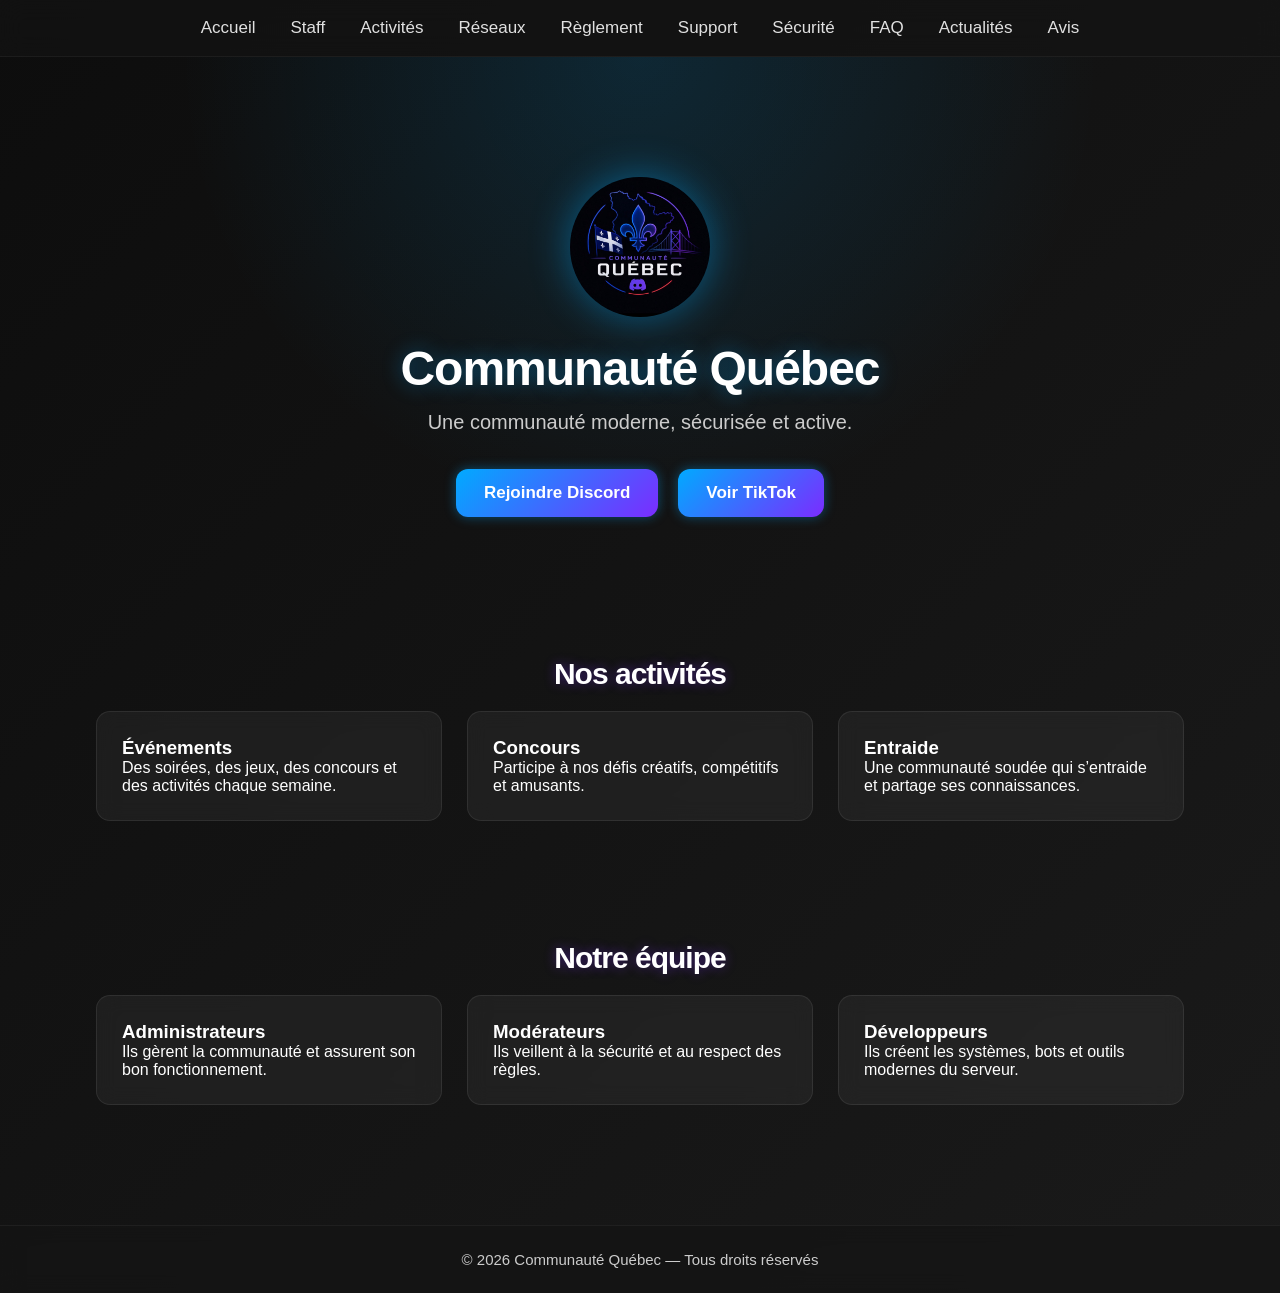
==== Pages/01-accueil.html @ ca185a09 "Mise à jour du site - header, logo rond, CSS" ====
<!DOCTYPE html>
<html lang="fr">
<head>
    <meta charset="UTF-8">
    <title>Communauté Québec</title>

    <link rel="stylesheet" href="../Css/01-global.css">
<link rel="stylesheet" href="../Css/02-header.css">
<link rel="stylesheet" href="../Css/03-footer.css">
<link rel="stylesheet" href="../Css/04-pages.css">
<link rel="stylesheet" href="../Css/05-responsive.css">

<script src="../js/01-header.js" defer></script>
<script src="../js/02-footer.js" defer></script>


<body>

<section class="hero">

    <!-- LOGO -->
    <img src="../assets/logos/logo.png" alt="Logo Communauté Québec" class="hero-logo">

    <h1>Communauté Québec</h1>
    <p>Une communauté moderne, sécurisée et active.</p>

    <div class="hero-buttons">
        <a href="https://discord.gg/ufQhTFjFtm" target="_blank">
            <button>Rejoindre Discord</button>
        </a>

        <a href="https://www.tiktok.com/@communaut.qubec" target="_blank">
            <button>Voir TikTok</button>
        </a>
    </div>
</section>

<section>
    <h2>Nos activités</h2>
    <div class="grid">
        <div class="card">
            <h3>Événements</h3>
            <p>Des soirées, des jeux, des concours et des activités chaque semaine.</p>
        </div>
        <div class="card">
            <h3>Concours</h3>
            <p>Participe à nos défis créatifs, compétitifs et amusants.</p>
        </div>
        <div class="card">
            <h3>Entraide</h3>
            <p>Une communauté soudée qui s’entraide et partage ses connaissances.</p>
        </div>
    </div>
</section>

<section>
    <h2>Notre équipe</h2>
    <div class="grid">
        <div class="card">
            <h3>Administrateurs</h3>
            <p>Ils gèrent la communauté et assurent son bon fonctionnement.</p>
        </div>
        <div class="card">
            <h3>Modérateurs</h3>
            <p>Ils veillent à la sécurité et au respect des règles.</p>
        </div>
        <div class="card">
            <h3>Développeurs</h3>
            <p>Ils créent les systèmes, bots et outils modernes du serveur.</p>
        </div>
    </div>
</section>

</body>
</html>
---- Css/01-global.css ----
/* RESET */
* {
    margin: 0;
    padding: 0;
    box-sizing: border-box;
}

/* BACKGROUND GLOBAL */
body {
    background: linear-gradient(135deg, #0d0d0d, #1a1a1a);
    color: #f5f5f5;
    font-family: 'Inter', sans-serif;
    overflow-x: hidden;
}

/* TITRES */
h1, h2 {
    font-weight: 700;
    letter-spacing: -1px;
}

/* SECTIONS */
section {
    width: 85%;
    margin: auto;
    padding: 60px 0;
    animation: fadeIn 0.4s ease;
}

/* ANIMATION */
@keyframes fadeIn {
    from { opacity: 0; transform: translateY(10px); }
    to { opacity: 1; transform: translateY(0); }
}

/* CARDS */
.card {
    background: rgba(255,255,255,0.05);
    border: 1px solid rgba(255,255,255,0.08);
    padding: 25px;
    border-radius: 14px;
    backdrop-filter: blur(10px);
    transition: 0.3s;
}

.card:hover {
    transform: translateY(-6px);
    border-color: #00aaff;
}

/* GRID */
.grid {
    display: grid;
    gap: 25px;
    grid-template-columns: repeat(auto-fit, minmax(280px, 1fr));
}

/* INPUTS + TEXTAREA + SELECT */
input, textarea, select {
    width: 100%;
    background: rgba(30, 30, 30, 0.85);
    border: 1px solid rgba(255, 255, 255, 0.08);
    color: #f5f5f5;
    padding: 14px 16px;
    border-radius: 10px;
    font-size: 16px;
    transition: 0.25s ease;
    outline: none;
    backdrop-filter: blur(6px);
}

input:focus,
textarea:focus,
select:focus {
    border-color: #00aaff;
    background: rgba(40, 40, 40, 0.9);
    transform: translateY(-2px);
}

textarea {
    min-height: 130px;
    resize: none;
}

/* BUTTONS */
button {
    background: #00aaff;
    color: white;
    border: none;
    padding: 14px 28px;
    border-radius: 10px;
    font-size: 16px;
    cursor: pointer;
    transition: 0.25s ease;
}

button:hover {
    background: #0088cc;
    transform: translateY(-3px);
}
---- Css/02-header.css ----
header {
    width: 100%;
    backdrop-filter: blur(12px);
    background: rgba(20,20,20,0.6);
    padding: 18px 0;
    position: sticky;
    top: 0;
    z-index: 100;
    border-bottom: 1px solid rgba(255,255,255,0.05);
}

nav {
    display: flex;
    justify-content: center;
    gap: 35px;
}

nav a {
    color: #e0e0e0;
    text-decoration: none;
    font-size: 17px;
    font-weight: 500;
    transition: 0.25s;
}

nav a:hover {
    color: #00aaff;
    transform: translateY(-2px);
}
---- Css/03-footer.css ----
footer {
    width: 100%;
    background: rgba(20,20,20,0.7);
    backdrop-filter: blur(10px);
    padding: 25px 0;
    text-align: center;
    color: #ccc;
    font-size: 15px;
    margin-top: 60px;
    border-top: 1px solid rgba(255,255,255,0.05);
}
---- Css/04-pages.css ----
/* ============================
   HERO
   ============================ */
.hero {
    text-align: center;
    padding: 120px 0 80px;
    background: radial-gradient(circle at top, rgba(0,170,255,0.15), transparent 60%);
}

/* LOGO ADAPTÉ */
.hero-logo {
    width: 140px; /* taille parfaite */
    height: auto;
    margin-bottom: 20px;
    filter: drop-shadow(0 0 20px rgba(0,170,255,0.45));
}

/* TITRE */
.hero h1 {
    font-size: 48px;
    margin-bottom: 15px;
    font-weight: 800;
    color: white;
    text-shadow: 0 0 20px rgba(0,170,255,0.4);
}

.hero p {
    font-size: 20px;
    color: #ccc;
    margin-bottom: 35px;
}

/* ============================
   BOUTONS
   ============================ */
.hero-buttons {
    display: flex;
    justify-content: center;
    gap: 20px;
}

.hero-buttons button {
    background: linear-gradient(135deg, #00aaff, #7b2cff);
    color: white;
    border: none;
    padding: 14px 28px;
    border-radius: 12px;
    font-size: 17px;
    font-weight: 600;
    cursor: pointer;
    transition: 0.25s ease;
    box-shadow: 0 0 12px rgba(0,170,255,0.4);
}

.hero-buttons button:hover {
    transform: translateY(-4px);
    box-shadow: 0 0 18px rgba(0,170,255,0.6);
}

/* ============================
   TITRES DE SECTIONS
   ============================ */
section h2 {
    font-size: 30px;
    margin-bottom: 20px;
    text-align: center;
    color: white;
    text-shadow: 0 0 12px rgba(123,44,255,0.4);
}

/* ============================
   GRID
   ============================ */
.grid {
    display: grid;
    gap: 25px;
    grid-template-columns: repeat(auto-fit, minmax(280px, 1fr));
}

/* ============================
   CARDS
   ============================ */
.card {
    background: rgba(255,255,255,0.05);
    border: 1px solid rgba(255,255,255,0.08);
    padding: 25px;
    border-radius: 14px;
    backdrop-filter: blur(10px);
    transition: 0.3s ease;
    color: white;
}

.card:hover {
    transform: translateY(-6px);
    border-color: #00aaff;
    box-shadow: 0 0 14px rgba(0,170,255,0.4);
}
.hero-logo {
    width: 140px;
    height: 140px; /* même taille pour un cercle parfait */
    object-fit: cover; /* évite la déformation */
    border-radius: 50%; /* rend le logo rond */
    margin-bottom: 20px;
    filter: drop-shadow(0 0 20px rgba(0,170,255,0.45));
}
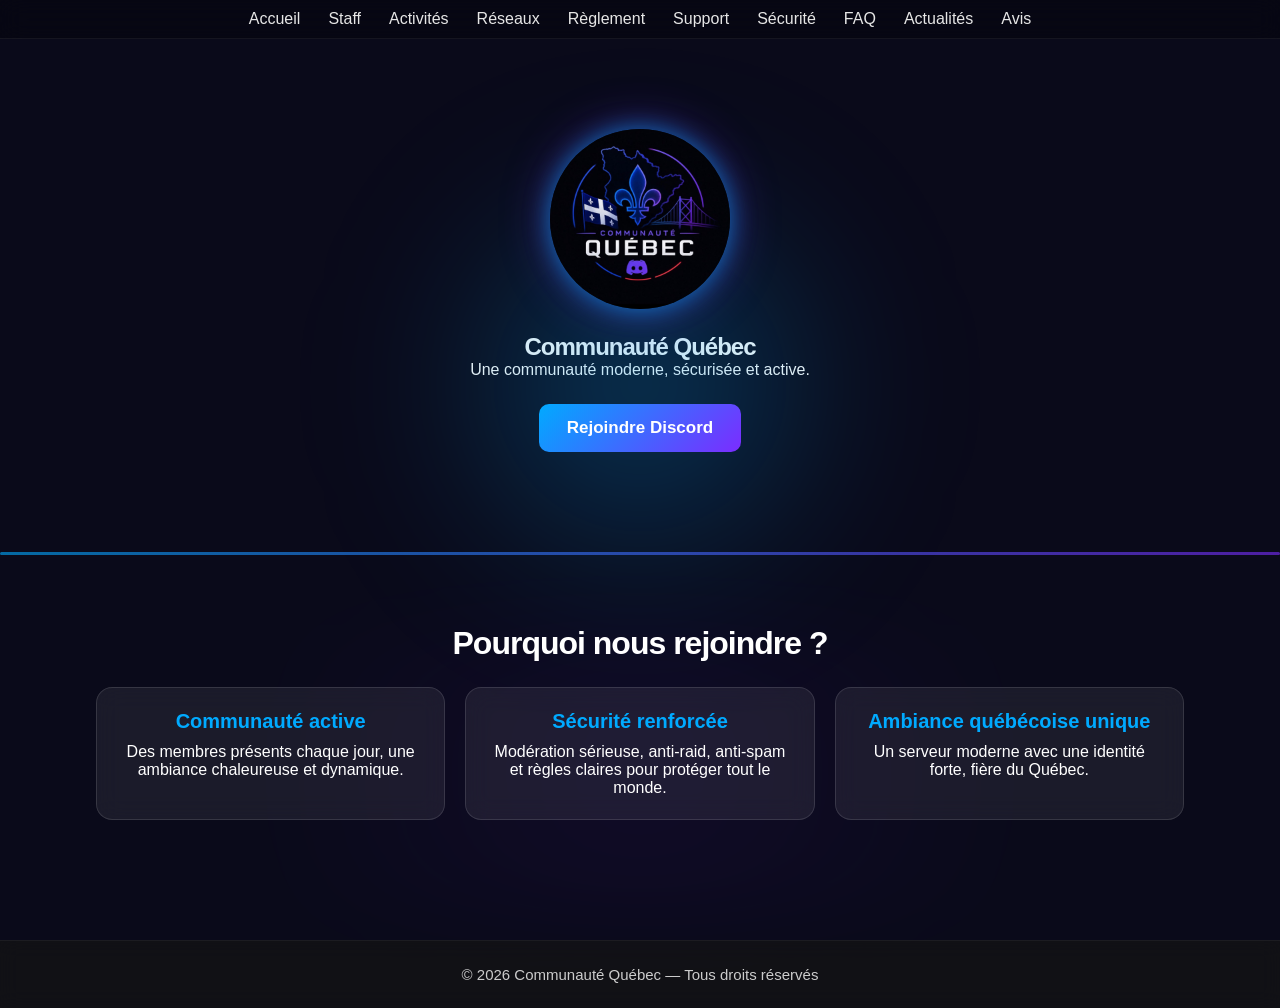
==== commit e7f8f594: "Mise à jour du site" ====
--- a/Pages/01-accueil.html
+++ b/Pages/01-accueil.html
@@ -4,7 +4,7 @@
     <meta charset="UTF-8">
     <title>Communauté Québec</title>
 
-    <link rel="stylesheet" href="../Css/01-global.css">
+   <link rel="stylesheet" href="../Css/01-global.css">
 <link rel="stylesheet" href="../Css/02-header.css">
 <link rel="stylesheet" href="../Css/03-footer.css">
 <link rel="stylesheet" href="../Css/04-pages.css">
@@ -13,9 +13,13 @@
 <script src="../js/01-header.js" defer></script>
 <script src="../js/02-footer.js" defer></script>
 
+</head>
 
 <body>
 
+<!-- ============================
+     HERO
+============================ -->
 <section class="hero">
 
     <!-- LOGO -->
@@ -24,50 +28,40 @@
     <h1>Communauté Québec</h1>
     <p>Une communauté moderne, sécurisée et active.</p>
 
+    <!-- BOUTON UNIQUE -->
     <div class="hero-buttons">
-        <a href="https://discord.gg/ufQhTFjFtm" target="_blank">
-            <button>Rejoindre Discord</button>
-        </a>
-
-        <a href="https://www.tiktok.com/@communaut.qubec" target="_blank">
-            <button>Voir TikTok</button>
+        <a href="https://discord.gg/ufQhTFjFtm" target="_blank" class="btn-hero">
+            Rejoindre Discord
         </a>
     </div>
 </section>
 
-<section>
-    <h2>Nos activités</h2>
+<!-- Séparateur -->
+<div class="section-divider"></div>
+
+<!-- ============================
+     POURQUOI NOUS REJOINDRE
+============================ -->
+<section class="why">
+    <h2>Pourquoi nous rejoindre ?</h2>
+
     <div class="grid">
+
         <div class="card">
-            <h3>Événements</h3>
-            <p>Des soirées, des jeux, des concours et des activités chaque semaine.</p>
+            <h3>Communauté active</h3>
+            <p>Des membres présents chaque jour, une ambiance chaleureuse et dynamique.</p>
         </div>
+
         <div class="card">
-            <h3>Concours</h3>
-            <p>Participe à nos défis créatifs, compétitifs et amusants.</p>
+            <h3>Sécurité renforcée</h3>
+            <p>Modération sérieuse, anti‑raid, anti‑spam et règles claires pour protéger tout le monde.</p>
         </div>
+
         <div class="card">
-            <h3>Entraide</h3>
-            <p>Une communauté soudée qui s’entraide et partage ses connaissances.</p>
+            <h3>Ambiance québécoise unique</h3>
+            <p>Un serveur moderne avec une identité forte, fière du Québec.</p>
         </div>
-    </div>
-</section>
 
-<section>
-    <h2>Notre équipe</h2>
-    <div class="grid">
-        <div class="card">
-            <h3>Administrateurs</h3>
-            <p>Ils gèrent la communauté et assurent son bon fonctionnement.</p>
-        </div>
-        <div class="card">
-            <h3>Modérateurs</h3>
-            <p>Ils veillent à la sécurité et au respect des règles.</p>
-        </div>
-        <div class="card">
-            <h3>Développeurs</h3>
-            <p>Ils créent les systèmes, bots et outils modernes du serveur.</p>
-        </div>
     </div>
 </section>
 
--- a/Css/02-header.css
+++ b/Css/02-header.css
@@ -1,29 +1,46 @@
-header {
+/* ============================
+   HEADER FINAL PREMIUM
+============================ */
+#header {
     width: 100%;
+    background: rgba(0,0,0,0.25); /* sombre, propre */
     backdrop-filter: blur(12px);
-    background: rgba(20,20,20,0.6);
-    padding: 18px 0;
+    border-bottom: 1px solid rgba(255,255,255,0.06);
     position: sticky;
     top: 0;
     z-index: 100;
-    border-bottom: 1px solid rgba(255,255,255,0.05);
 }
 
-nav {
+/* ============================
+   NAV
+============================ */
+.nav {
     display: flex;
     justify-content: center;
-    gap: 35px;
+    align-items: center;
+    padding: 10px 0; /* compact, propre */
 }
 
-nav a {
-    color: #e0e0e0;
-    text-decoration: none;
-    font-size: 17px;
-    font-weight: 500;
-    transition: 0.25s;
+/* ============================
+   LINKS
+============================ */
+.nav-links {
+    list-style: none;
+    display: flex;
+    gap: 28px; /* spacing premium */
 }
 
-nav a:hover {
+.nav-links a {
+    color: #e6e6e6;
+    text-decoration: none;
+    font-size: 16px;
+    font-weight: 500;
+    transition: 0.25s ease;
+}
+
+/* Hover premium */
+.nav-links a:hover {
     color: #00aaff;
-    transform: translateY(-2px);
+    text-shadow: 0 0 12px rgba(0,170,255,0.7);
+    transform: translateY(-1px);
 }
--- a/Css/04-pages.css
+++ b/Css/04-pages.css
@@ -1,105 +1,222 @@
+/* ============================
+   BACKGROUND ANIMÉ
+============================ */
+body {
+    background: linear-gradient(180deg, #0a0a1a, #0a0a1a);
+    background-size: 100% 200%;
+    animation: bgMove 18s ease-in-out infinite;
+}
+
+@keyframes bgMove {
+    0% { background-position: 0% 0%; }
+    50% { background-position: 0% 100%; }
+    100% { background-position: 0% 0%; }
+}
+
 /* ============================
    HERO
-   ============================ */
+============================ */
 .hero {
     text-align: center;
-    padding: 120px 0 80px;
-    background: radial-gradient(circle at top, rgba(0,170,255,0.15), transparent 60%);
-}
-
-/* LOGO ADAPTÉ */
+    padding: 90px 0 70px;
+    position: relative;
+}
+
+.hero::after {
+    content: "";
+    position: absolute;
+    top: 25%;
+    left: 50%;
+    transform: translateX(-50%);
+    width: 450px;
+    height: 450px;
+    background: radial-gradient(circle, rgba(0,170,255,0.35), transparent 70%);
+    filter: blur(80px);
+    z-index: 0;
+}
+
 .hero-logo {
-    width: 140px; /* taille parfaite */
-    height: auto;
+    width: 180px;
+    height: 180px;
+    border-radius: 50%;
+    object-fit: cover;
     margin-bottom: 20px;
-    filter: drop-shadow(0 0 20px rgba(0,170,255,0.45));
-}
-
-/* TITRE */
-.hero h1 {
-    font-size: 48px;
-    margin-bottom: 15px;
-    font-weight: 800;
-    color: white;
-    text-shadow: 0 0 20px rgba(0,170,255,0.4);
-}
-
-.hero p {
-    font-size: 20px;
-    color: #ccc;
-    margin-bottom: 35px;
-}
-
-/* ============================
-   BOUTONS
-   ============================ */
+    position: relative;
+    z-index: 2;
+    box-shadow:
+        0 0 25px rgba(0,170,255,0.6),
+        0 0 50px rgba(123,44,255,0.4);
+}
+
+/* ============================
+   BOUTON UNIQUE
+============================ */
 .hero-buttons {
     display: flex;
     justify-content: center;
-    gap: 20px;
-}
-
-.hero-buttons button {
+    margin-top: 25px;
+    position: relative;
+    z-index: 2;
+}
+
+.btn-hero {
     background: linear-gradient(135deg, #00aaff, #7b2cff);
     color: white;
-    border: none;
     padding: 14px 28px;
-    border-radius: 12px;
+    border-radius: 10px;
     font-size: 17px;
     font-weight: 600;
-    cursor: pointer;
+    text-decoration: none;
     transition: 0.25s ease;
-    box-shadow: 0 0 12px rgba(0,170,255,0.4);
-}
-
-.hero-buttons button:hover {
-    transform: translateY(-4px);
-    box-shadow: 0 0 18px rgba(0,170,255,0.6);
-}
-
-/* ============================
-   TITRES DE SECTIONS
-   ============================ */
+}
+
+.btn-hero:hover {
+    transform: translateY(-3px);
+    box-shadow: 0 0 18px rgba(0,170,255,0.7);
+}
+
+/* ============================
+   SÉPARATEUR
+============================ */
+.section-divider {
+    width: 100%;
+    height: 3px;
+    background: linear-gradient(90deg, #00aaff, #7b2cff);
+    opacity: 0.6;
+    margin: 30px 0;
+    border-radius: 50px;
+}
+
+/* ============================
+   SECTION WHY
+============================ */
+section.why {
+    padding: 40px 0 60px;
+    position: relative;
+}
+
+section.why::before {
+    content: "";
+    position: absolute;
+    width: 100%;
+    height: 100%;
+    background: radial-gradient(circle, rgba(123,44,255,0.15), transparent 70%);
+    filter: blur(40px);
+    opacity: 0.4;
+    z-index: 0;
+}
+
+section.why * {
+    position: relative;
+    z-index: 1;
+}
+
 section h2 {
-    font-size: 30px;
-    margin-bottom: 20px;
-    text-align: center;
-    color: white;
-    text-shadow: 0 0 12px rgba(123,44,255,0.4);
+    text-align: center;
+    font-size: 32px;
+    color: white;
+    margin-bottom: 25px;
 }
 
 /* ============================
    GRID
-   ============================ */
+============================ */
 .grid {
     display: grid;
-    gap: 25px;
-    grid-template-columns: repeat(auto-fit, minmax(280px, 1fr));
+    gap: 20px;
+    grid-template-columns: repeat(auto-fit, minmax(260px, 1fr));
 }
 
 /* ============================
    CARDS
-   ============================ */
+============================ */
 .card {
-    background: rgba(255,255,255,0.05);
-    border: 1px solid rgba(255,255,255,0.08);
-    padding: 25px;
-    border-radius: 14px;
-    backdrop-filter: blur(10px);
+    background: rgba(255,255,255,0.07);
+    border: 1px solid rgba(255,255,255,0.12);
+    padding: 22px;
+    border-radius: 16px;
+    backdrop-filter: blur(12px);
     transition: 0.3s ease;
     color: white;
+    text-align: center;
 }
 
 .card:hover {
     transform: translateY(-6px);
     border-color: #00aaff;
-    box-shadow: 0 0 14px rgba(0,170,255,0.4);
-}
-.hero-logo {
-    width: 140px;
-    height: 140px; /* même taille pour un cercle parfait */
-    object-fit: cover; /* évite la déformation */
-    border-radius: 50%; /* rend le logo rond */
-    margin-bottom: 20px;
-    filter: drop-shadow(0 0 20px rgba(0,170,255,0.45));
-}
+    box-shadow: 0 0 18px rgba(0,170,255,0.45);
+}
+
+.card h3 {
+    font-size: 20px;
+    margin-bottom: 10px;
+    color: #00aaff;
+}
+
+
+
+
+
+
+/* ============================
+   STAFF SECTION
+============================ */
+.staff {
+    padding: 60px 0;
+    text-align: center;
+}
+
+.staff h1 {
+    font-size: 40px;
+    color: white;
+    margin-bottom: 10px;
+}
+
+.staff-sub {
+    color: #cccccc;
+    font-size: 18px;
+    margin-bottom: 40px;
+}
+
+/* ============================
+   GRID
+============================ */
+.staff-grid {
+    display: grid;
+    grid-template-columns: repeat(auto-fit, minmax(240px, 1fr));
+    gap: 25px;
+    padding: 0 20px;
+}
+
+/* ============================
+   STAFF CARD
+============================ */
+.staff-card {
+    background: rgba(255,255,255,0.07);
+    border: 1px solid rgba(255,255,255,0.12);
+    padding: 25px;
+    border-radius: 18px;
+    backdrop-filter: blur(12px);
+    transition: 0.3s ease;
+    color: white;
+}
+
+.staff-card:hover {
+    transform: translateY(-6px);
+    border-color: #00aaff;
+    box-shadow: 0 0 20px rgba(0,170,255,0.45);
+}
+
+/* ============================
+   NAME + ROLE
+============================ */
+.staff-card h3 {
+    font-size: 22px;
+    margin-bottom: 6px;
+    color: #00aaff;
+}
+
+.role {
+    font-size: 15px;
+    color: #cccccc;
+}
--- a/Css/05-responsive.css
+++ b/Css/05-responsive.css
@@ -0,0 +1,167 @@
+/* ============================
+   MOBILE — max 480px
+============================ */
+@media (max-width: 480px) {
+
+    /* HERO */
+    .hero {
+        padding: 50px 0 40px;
+    }
+
+    .hero-logo {
+        width: 120px;
+        height: 120px;
+        margin-bottom: 12px;
+    }
+
+    .hero h1 {
+        font-size: 24px;
+        margin-bottom: 6px;
+    }
+
+    .hero p {
+        font-size: 14px;
+        margin-bottom: 18px;
+    }
+
+    .btn-hero {
+        padding: 10px 18px;
+        font-size: 14px;
+        border-radius: 8px;
+    }
+
+    /* Glow */
+    .hero::after {
+        width: 280px;
+        height: 280px;
+        filter: blur(60px);
+        top: 30%;
+    }
+
+    /* WHY SECTION */
+    section.why {
+        padding: 30px 0 40px;
+    }
+
+    section h2 {
+        font-size: 22px;
+        margin-bottom: 18px;
+    }
+
+    .grid {
+        grid-template-columns: 1fr;
+        gap: 14px;
+    }
+
+    .card {
+        padding: 16px;
+        border-radius: 12px;
+    }
+
+    .card h3 {
+        font-size: 17px;
+    }
+
+    .card p {
+        font-size: 13px;
+    }
+
+    /* Footer spacing */
+    footer {
+        margin-top: 20px;
+    }
+}
+
+/* ============================
+   TABLET — max 768px
+============================ */
+@media (max-width: 768px) {
+
+    /* HERO */
+    .hero {
+        padding: 70px 0 55px;
+    }
+
+    .hero-logo {
+        width: 150px;
+        height: 150px;
+    }
+
+    .hero h1 {
+        font-size: 30px;
+    }
+
+    .hero p {
+        font-size: 16px;
+    }
+
+    .btn-hero {
+        padding: 12px 22px;
+        font-size: 15px;
+    }
+
+    .hero::after {
+        width: 380px;
+        height: 380px;
+        filter: blur(70px);
+    }
+
+    /* WHY SECTION */
+    section.why {
+        padding: 40px 0 55px;
+    }
+
+    section h2 {
+        font-size: 26px;
+    }
+
+    .grid {
+        grid-template-columns: repeat(auto-fit, minmax(220px, 1fr));
+        gap: 18px;
+    }
+
+    .card {
+        padding: 20px;
+    }
+
+    .card h3 {
+        font-size: 19px;
+    }
+
+    .card p {
+        font-size: 15px;
+    }
+
+    footer {
+        margin-top: 30px;
+    }
+}
+
+
+
+
+
+
+@media (max-width: 768px) {
+    .nav {
+        flex-direction: column;
+        gap: 10px;
+        padding: 12px 20px;
+    }
+
+    .nav-links {
+        flex-wrap: wrap;
+        justify-content: center;
+        gap: 14px;
+    }
+
+    .nav-logo {
+        font-size: 20px;
+    }
+}
+
+@media (max-width: 480px) {
+    .nav-links a {
+        font-size: 14px;
+    }
+}
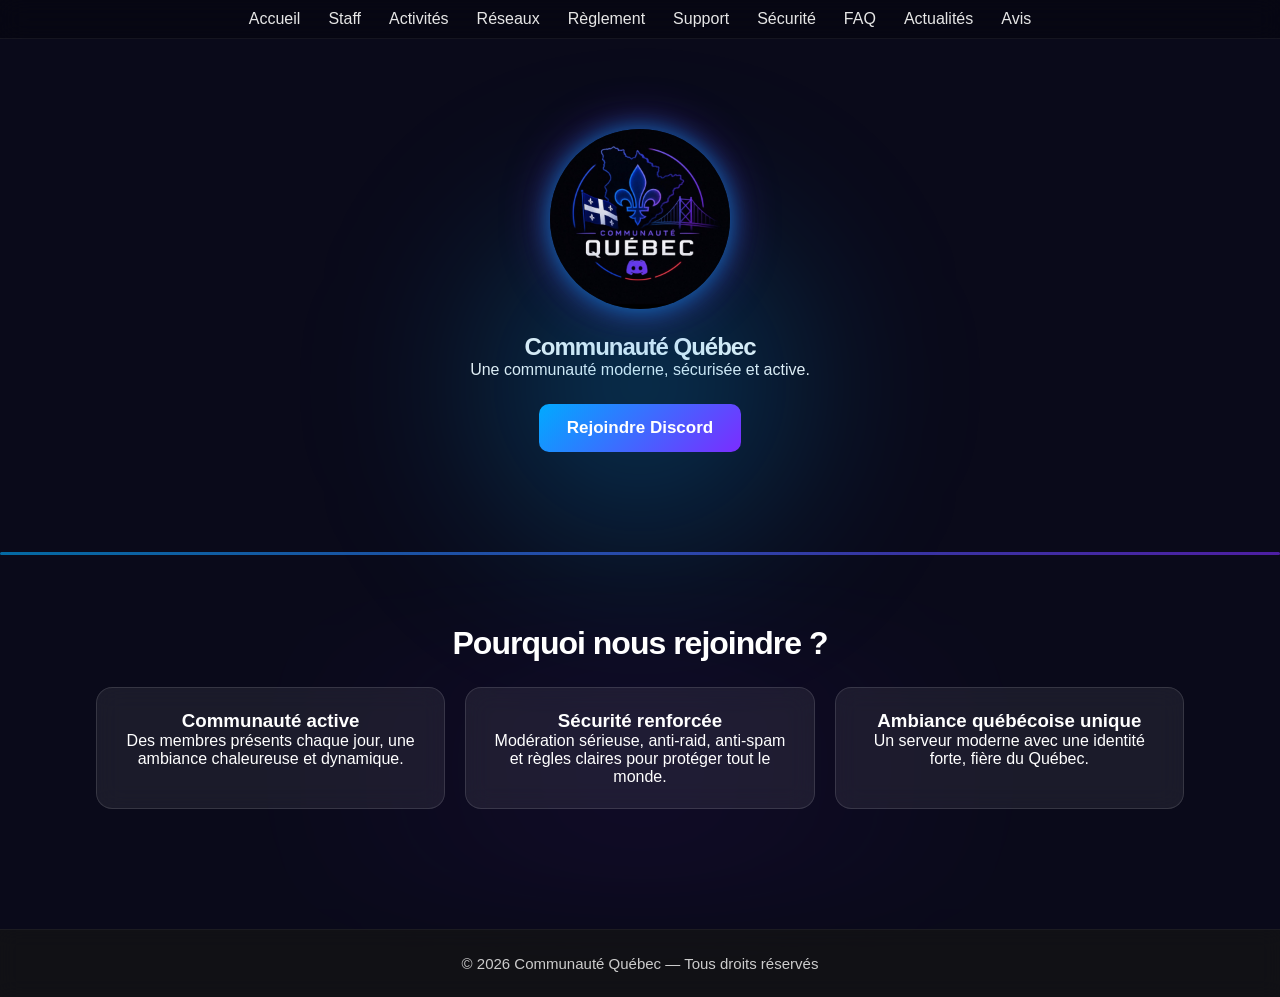
==== commit b9fe86bd: "Ajout système d'avis Firebase" ====
--- a/Pages/01-accueil.html
+++ b/Pages/01-accueil.html
@@ -30,7 +30,7 @@
 
     <!-- BOUTON UNIQUE -->
     <div class="hero-buttons">
-        <a href="https://discord.gg/ufQhTFjFtm" target="_blank" class="btn-hero">
+        <a href="https://discord.gg/93VZk8fcNT" target="_blank" class="btn-hero">
             Rejoindre Discord
         </a>
     </div>
--- a/Css/04-pages.css
+++ b/Css/04-pages.css
@@ -141,82 +141,649 @@
     text-align: center;
 }
 
-.card:hover {
+
+}
+
+.card h3 {
+    font-size: 20px;
+    margin-bottom: 10px;
+    color: #00aaff;
+}
+
+
+
+
+/* ============================
+   STAFF PAGE — VERSION ULTIME
+============================ */
+
+.staff-section {
+    padding: 70px 0;
+    text-align: center;
+}
+
+.staff-title {
+    font-size: 46px;
+    font-weight: 700;
+    color: white;
+    margin-bottom: 12px;
+    text-shadow: 0 0 18px rgba(0,170,255,0.4);
+}
+
+.staff-sub {
+    font-size: 20px;
+    color: #cfcfcf;
+    margin-bottom: 45px;
+}
+
+/* GRID */
+.staff-grid {
+    display: grid;
+    grid-template-columns: repeat(auto-fit, minmax(260px, 1fr));
+    gap: 32px;
+    width: 90%;
+    max-width: 1200px;
+    margin: auto;
+}
+
+/* CARD */
+.staff-card {
+    background: rgba(255,255,255,0.06);
+    border: 1px solid rgba(255,255,255,0.12);
+    padding: 28px;
+    border-radius: 14px;
+    backdrop-filter: blur(12px);
+    transition: 0.35s ease;
+    transform: translateY(0);
+    box-shadow: 0 0 18px rgba(0,0,0,0.25);
+    animation: fadeIn 0.6s ease forwards;
+}
+
+
+/* Text */
+.staff-card h3 {
+    color: white;
+    font-size: 24px;
+    margin-bottom: 10px;
+    font-weight: 600;
+}
+
+.role {
+    color: #00aaff;
+    font-size: 17px;
+    font-weight: 600;
+    text-shadow: 0 0 10px rgba(0,170,255,0.4);
+}
+
+/* Animation */
+@keyframes fadeIn {
+    from { opacity: 0; transform: translateY(10px); }
+    to { opacity: 1; transform: translateY(0); }
+}
+
+
+
+/* ============================
+   ACTIVITÉS — VERSION PREMIUM
+============================ */
+
+.activites-section {
+    padding: 70px 0;
+    text-align: center;
+}
+
+.activites-title {
+    font-size: 46px;
+    font-weight: 700;
+    color: white;
+    margin-bottom: 12px;
+    text-shadow: 0 0 18px rgba(0,170,255,0.4);
+}
+
+.activites-sub {
+    font-size: 20px;
+    color: #cfcfcf;
+    margin-bottom: 45px;
+}
+
+/* GRID */
+.activites-grid {
+    display: grid;
+    grid-template-columns: repeat(auto-fit, minmax(260px, 1fr));
+    gap: 32px;
+    width: 90%;
+    max-width: 1200px;
+    margin: auto;
+}
+
+/* CARD */
+.activites-card {
+    background: rgba(255,255,255,0.06);
+    border: 1px solid rgba(255,255,255,0.12);
+    padding: 28px;
+    border-radius: 14px;
+    backdrop-filter: blur(12px);
+    transition: 0.35s ease;
+    transform: translateY(0);
+    box-shadow: 0 0 18px rgba(0,0,0,0.25);
+    animation: fadeIn 0.6s ease forwards;
+}
+
+.activites-card h3 {
+    color: white;
+    font-size: 24px;
+    margin-bottom: 10px;
+    font-weight: 600;
+}
+
+.activites-card p {
+    color: #dcdcdc;
+    font-size: 16px;
+    line-height: 1.5;
+}
+
+/* Animation */
+@keyframes fadeIn {
+    from { opacity: 0; transform: translateY(10px); }
+    to { opacity: 1; transform: translateY(0); }
+}
+.activites-card {
+    min-height: 200px;
+}
+.activites-grid {
+    padding-bottom: 0;
+    margin-bottom: 0;
+}
+#footer {
+    margin-top: 10px;
+}
+.activites-section {
+    padding-bottom: 10px;
+}
+
+
+
+
+
+
+
+
+
+
+/* ============================
+   RÉSEAUX — STYLE PREMIUM
+============================ */
+
+.reseaux-section {
+    padding: 70px 0;
+    text-align: center;
+}
+
+.reseaux-title {
+    font-size: 46px;
+    font-weight: 700;
+    color: white;
+    margin-bottom: 12px;
+    text-shadow: 0 0 18px rgba(0,170,255,0.4);
+}
+
+.reseaux-sub {
+    font-size: 20px;
+    color: #cfcfcf;
+    margin-bottom: 45px;
+}
+
+/* GRID */
+.reseaux-grid {
+    display: grid;
+    grid-template-columns: repeat(auto-fit, minmax(260px, 1fr));
+    gap: 32px;
+    width: 90%;
+    max-width: 1200px;
+    margin: auto;
+}
+
+/* CARD */
+.reseaux-card {
+    background: rgba(255,255,255,0.06);
+    border: 1px solid rgba(255,255,255,0.12);
+    padding: 28px;
+    border-radius: 14px;
+    backdrop-filter: blur(12px);
+    transition: 0.35s ease;
+    transform: translateY(0);
+    box-shadow: 0 0 18px rgba(0,0,0,0.25);
+    animation: fadeIn 0.6s ease forwards;
+    text-decoration: none;
+}
+
+.reseaux-card:hover {
     transform: translateY(-6px);
     border-color: #00aaff;
-    box-shadow: 0 0 18px rgba(0,170,255,0.45);
-}
-
-.card h3 {
-    font-size: 20px;
-    margin-bottom: 10px;
+    box-shadow: 0 0 22px rgba(0,170,255,0.45);
+}
+
+.reseaux-card h3 {
+    color: white;
+    font-size: 24px;
+    margin-bottom: 10px;
+    font-weight: 600;
+}
+
+.reseaux-card p {
+    color: #dcdcdc;
+    font-size: 16px;
+    line-height: 1.5;
+}
+
+/* Animation */
+@keyframes fadeIn {
+    from { opacity: 0; transform: translateY(10px); }
+    to { opacity: 1; transform: translateY(0); }
+}
+
+
+
+
+
+
+
+/* ============================
+   RÈGLEMENT — VERSION PREMIUM MIX
+============================ */
+
+.reglement-section {
+    padding: 70px 0;
+    text-align: center;
+}
+
+.reglement-title {
+    font-size: 46px;
+    font-weight: 700;
+    color: white;
+    margin-bottom: 12px;
+    text-shadow: 0 0 18px rgba(0,170,255,0.4);
+}
+
+.reglement-sub {
+    font-size: 20px;
+    color: #cfcfcf;
+    margin-bottom: 45px;
+}
+
+/* ============================
+   BLOC TEXTE LONG
+============================ */
+
+.reglement-full {
+    width: 90%;
+    max-width: 900px;
+    margin: auto;
+    background: rgba(255,255,255,0.06);
+    border: 1px solid rgba(255,255,255,0.12);
+    padding: 35px;
+    border-radius: 14px;
+    backdrop-filter: blur(12px);
+    box-shadow: 0 0 18px rgba(0,0,0,0.25);
+    animation: fadeIn 0.6s ease forwards;
+    text-align: left;
+}
+
+.reglement-full h2 {
     color: #00aaff;
-}
-
-
-
-
-
-
-/* ============================
-   STAFF SECTION
-============================ */
-.staff {
-    padding: 60px 0;
-    text-align: center;
-}
-
-.staff h1 {
-    font-size: 40px;
-    color: white;
-    margin-bottom: 10px;
-}
-
-.staff-sub {
-    color: #cccccc;
-    font-size: 18px;
-    margin-bottom: 40px;
-}
-
-/* ============================
-   GRID
-============================ */
-.staff-grid {
+    margin-top: 25px;
+    margin-bottom: 10px;
+    font-size: 22px;
+}
+
+.reglement-full p {
+    color: #e6e6e6;
+    line-height: 1.6;
+    font-size: 16px;
+}
+
+/* ============================
+   ANIMATION
+============================ */
+
+@keyframes fadeIn {
+    from { opacity: 0; transform: translateY(10px); }
+    to { opacity: 1; transform: translateY(0); }
+}
+
+
+
+
+
+
+
+
+/* ============================
+   SUPPORT — VERSION PREMIUM
+============================ */
+
+.support-section {
+    padding: 70px 0;
+    text-align: center;
+}
+
+.support-title {
+    font-size: 46px;
+    font-weight: 700;
+    color: white;
+    margin-bottom: 12px;
+    text-shadow: 0 0 18px rgba(0,170,255,0.4);
+}
+
+.support-sub {
+    font-size: 20px;
+    color: #cfcfcf;
+    margin-bottom: 45px;
+}
+
+/* GRID */
+.support-grid {
     display: grid;
-    grid-template-columns: repeat(auto-fit, minmax(240px, 1fr));
-    gap: 25px;
-    padding: 0 20px;
-}
-
-/* ============================
-   STAFF CARD
-============================ */
-.staff-card {
-    background: rgba(255,255,255,0.07);
-    border: 1px solid rgba(255,255,255,0.12);
-    padding: 25px;
-    border-radius: 18px;
-    backdrop-filter: blur(12px);
-    transition: 0.3s ease;
-    color: white;
-}
-
-.staff-card:hover {
+    grid-template-columns: repeat(auto-fit, minmax(260px, 1fr));
+    gap: 32px;
+    width: 90%;
+    max-width: 1200px;
+    margin: auto;
+}
+
+/* CARD */
+.support-card {
+    background: rgba(255,255,255,0.06);
+    border: 1px solid rgba(255,255,255,0.12);
+    padding: 28px;
+    border-radius: 14px;
+    backdrop-filter: blur(12px);
+    transition: 0.35s ease;
+    transform: translateY(0);
+    box-shadow: 0 0 18px rgba(0,0,0,0.25);
+    animation: fadeIn 0.6s ease forwards;
+}
+
+.support-card:hover {
     transform: translateY(-6px);
     border-color: #00aaff;
-    box-shadow: 0 0 20px rgba(0,170,255,0.45);
-}
-
-/* ============================
-   NAME + ROLE
-============================ */
-.staff-card h3 {
-    font-size: 22px;
-    margin-bottom: 6px;
+    box-shadow: 0 0 22px rgba(0,170,255,0.45);
+}
+
+.support-card h3 {
+    color: white;
+    font-size: 24px;
+    margin-bottom: 10px;
+    font-weight: 600;
+}
+
+.support-card p {
+    color: #dcdcdc;
+    font-size: 16px;
+    line-height: 1.5;
+}
+
+/* BUTTON */
+.support-btn {
+    display: inline-block;
+    margin-top: 15px;
+    padding: 10px 22px;
+    background: #00aaff;
+    color: white;
+    border-radius: 8px;
+    font-weight: 600;
+    text-decoration: none;
+    transition: 0.3s ease;
+}
+
+.support-btn:hover {
+    background: #0088cc;
+}
+
+/* Animation */
+@keyframes fadeIn {
+    from { opacity: 0; transform: translateY(10px); }
+    to { opacity: 1; transform: translateY(0); }
+}
+
+
+
+
+
+
+/* ============================
+   SÉCURITÉ — VERSION PREMIUM
+============================ */
+
+.securite-section {
+    padding: 70px 0;
+    text-align: center;
+}
+
+.securite-title {
+    font-size: 46px;
+    font-weight: 700;
+    color: white;
+    margin-bottom: 12px;
+    text-shadow: 0 0 18px rgba(0,170,255,0.4);
+}
+
+.securite-sub {
+    font-size: 20px;
+    color: #cfcfcf;
+    margin-bottom: 45px;
+}
+
+/* GRID */
+.securite-grid {
+    display: grid;
+    grid-template-columns: repeat(auto-fit, minmax(260px, 1fr));
+    gap: 32px;
+    width: 90%;
+    max-width: 1200px;
+    margin: auto;
+}
+
+/* CARD */
+.securite-card {
+    background: rgba(255,255,255,0.06);
+    border: 1px solid rgba(255,255,255,0.12);
+    padding: 28px;
+    border-radius: 14px;
+    backdrop-filter: blur(12px);
+    transition: 0.35s ease;
+    transform: translateY(0);
+    box-shadow: 0 0 18px rgba(0,0,0,0.25);
+    animation: fadeIn 0.6s ease forwards;
+
+}
+
+.securite-card h3 {
+    color: white;
+    font-size: 24px;
+    margin-bottom: 10px;
+    font-weight: 600;
+}
+
+.securite-card p {
+    color: #dcdcdc;
+    font-size: 16px;
+    line-height: 1.5;
+}
+
+/* Animation */
+@keyframes fadeIn {
+    from { opacity: 0; transform: translateY(10px); }
+    to { opacity: 1; transform: translateY(0); }
+}
+
+
+
+
+
+
+
+/* ============================
+   FAQ — VERSION PREMIUM MASSIVE
+============================ */
+
+.faq-section {
+    padding: 70px 0;
+    text-align: center;
+}
+
+.faq-title {
+    font-size: 46px;
+    font-weight: 700;
+    color: white;
+    margin-bottom: 12px;
+    text-shadow: 0 0 18px rgba(0,170,255,0.4);
+}
+
+.faq-sub {
+    font-size: 20px;
+    color: #cfcfcf;
+    margin-bottom: 45px;
+}
+
+/* GRID */
+.faq-grid {
+    display: grid;
+    grid-template-columns: repeat(auto-fit, minmax(260px, 1fr));
+    gap: 32px;
+    width: 90%;
+    max-width: 1200px;
+    margin: auto;
+}
+
+/* CARD */
+.faq-card {
+    background: rgba(255,255,255,0.06);
+    border: 1px solid rgba(255,255,255,0.12);
+    padding: 28px;
+    border-radius: 14px;
+    backdrop-filter: blur(12px);
+    transition: 0.35s ease;
+    transform: translateY(0);
+    box-shadow: 0 0 18px rgba(0,0,0,0.25);
+    animation: fadeIn 0.6s ease forwards;
+}
+
+
+.faq-card h3 {
+    color: white;
+    font-size: 24px;
+    margin-bottom: 10px;
+    font-weight: 600;
+}
+
+.faq-card p {
+    color: #dcdcdc;
+    font-size: 16px;
+    line-height: 1.5;
+}
+
+/* Animation */
+@keyframes fadeIn {
+    from { opacity: 0; transform: translateY(10px); }
+    to { opacity: 1; transform: translateY(0); }
+}
+
+
+
+
+
+
+
+
+
+/* ============================
+   ACTUALITÉS — VERSION PREMIUM
+============================ */
+
+.actus-section {
+    padding: 70px 0;
+    text-align: center;
+}
+
+.actus-title {
+    font-size: 46px;
+    font-weight: 700;
+    color: white;
+    margin-bottom: 12px;
+    text-shadow: 0 0 18px rgba(0,170,255,0.4);
+}
+
+.actus-sub {
+    font-size: 20px;
+    color: #cfcfcf;
+    margin-bottom: 45px;
+}
+
+/* GRID */
+.actus-grid {
+    display: grid;
+    grid-template-columns: repeat(auto-fit, minmax(260px, 1fr));
+    gap: 32px;
+    width: 90%;
+    max-width: 1200px;
+    margin: auto;
+}
+
+/* CARD */
+.actus-card {
+    background: rgba(255,255,255,0.06);
+    border: 1px solid rgba(255,255,255,0.12);
+    padding: 28px;
+    border-radius: 14px;
+    backdrop-filter: blur(12px);
+    transition: 0.35s ease;
+    transform: translateY(0);
+    box-shadow: 0 0 18px rgba(0,0,0,0.25);
+    animation: fadeIn 0.6s ease forwards;
+    text-align: left;
+}
+
+.actus-card:hover {
+    transform: translateY(-6px);
+    border-color: #00aaff;
+    box-shadow: 0 0 22px rgba(0,170,255,0.45);
+}
+
+.actus-card h3 {
+    color: white;
+    font-size: 24px;
+    margin-bottom: 10px;
+    font-weight: 600;
+}
+
+.actus-card p {
+    color: #dcdcdc;
+    font-size: 16px;
+    line-height: 1.5;
+}
+
+.actus-date {
+    display: block;
+    margin-top: 12px;
     color: #00aaff;
-}
-
-.role {
-    font-size: 15px;
-    color: #cccccc;
-}
+    font-size: 14px;
+    font-weight: 600;
+}
+
+/* Animation */
+@keyframes fadeIn {
+    from { opacity: 0; transform: translateY(10px); }
+    to { opacity: 1; transform: translateY(0); }
+}
+
+
+
+
+
+
+
+
+
+
+
